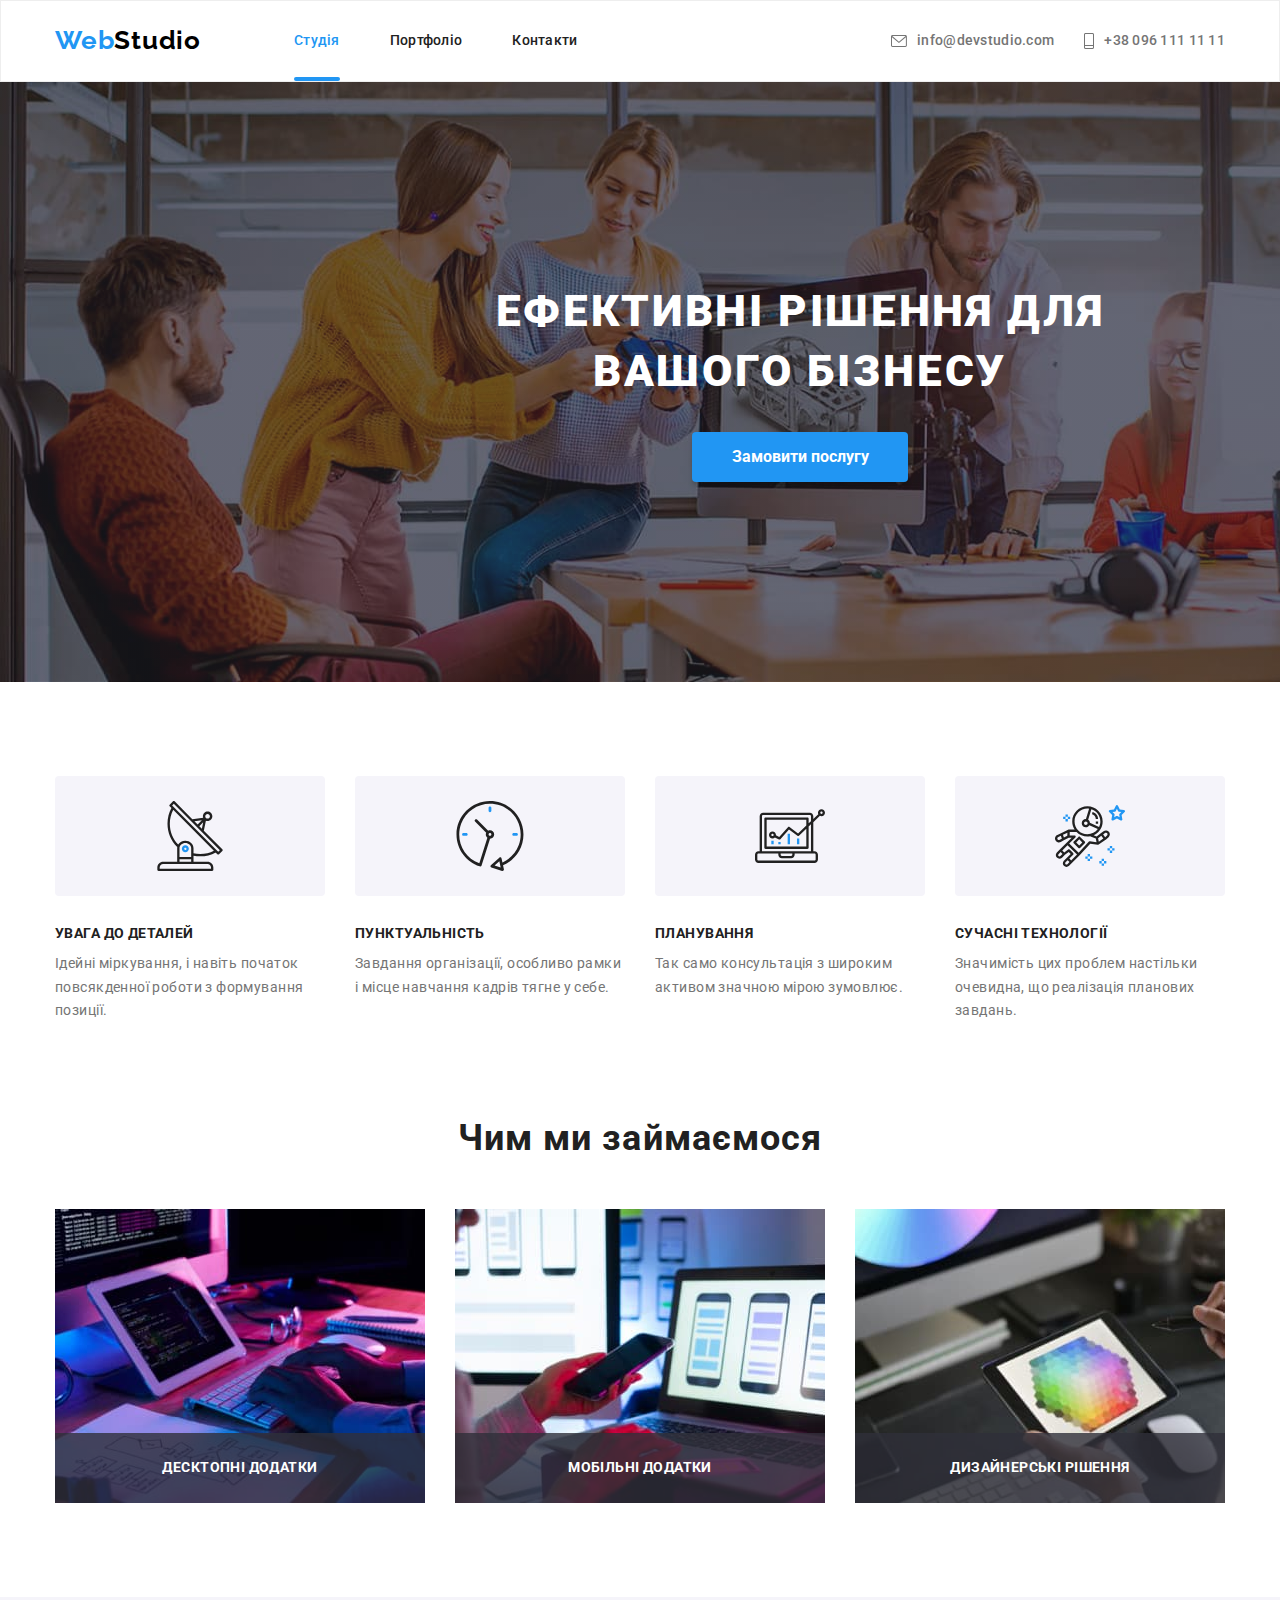
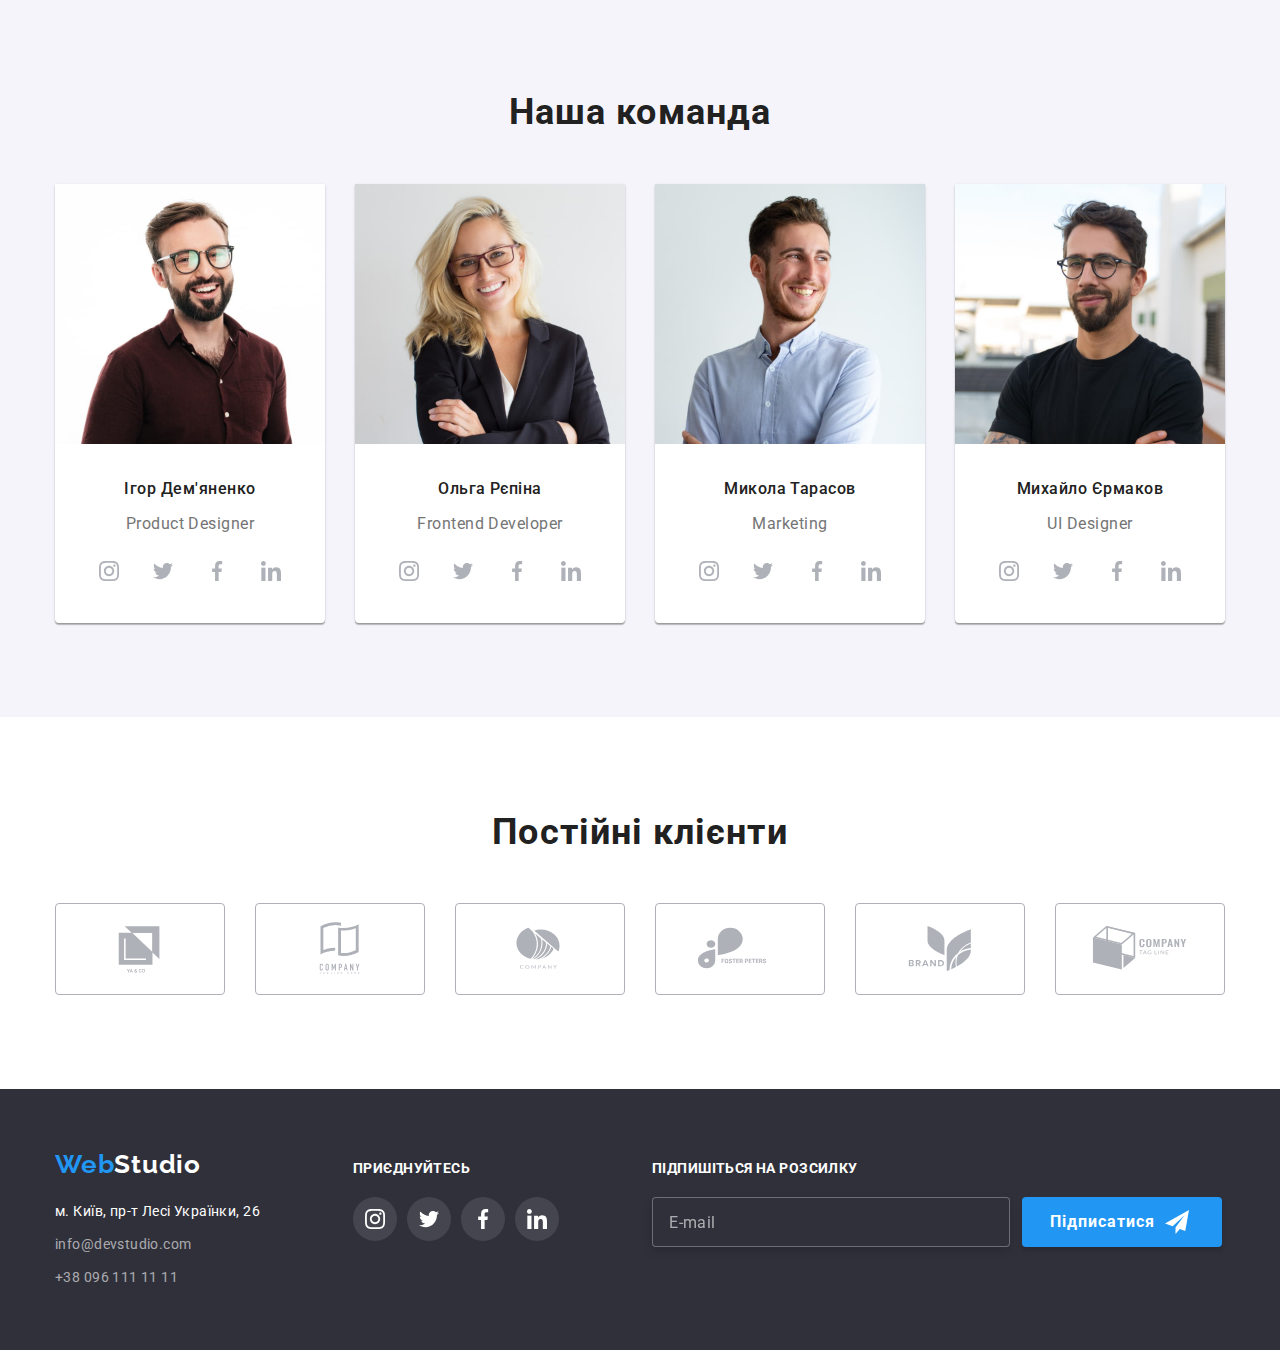
==== index.html @ f0a9304a "Initial commit" ====
<!DOCTYPE html>
<html lang="uk">
  <head>
    <meta charset="UTF-8" />
    <meta http-equiv="X-UA-Compatible" content="IE=edge" />
    <meta name="viewport" content="width=device-width, initial-scale=1.0" />
    <title>WebStudio</title>
    <link rel="preconnect" href="https://fonts.googleapis.com" />
    <link rel="preconnect" href="https://fonts.gstatic.com" crossorigin />
    <link
      href="https://fonts.googleapis.com/css2?family=Raleway:wght@700&family=Roboto:wght@400;500;700;900&display=swap"
      rel="stylesheet"
    />
    <link
      rel="stylesheet"
      href="https://cdnjs.cloudflare.com/ajax/libs/modern-normalize/1.1.0/modern-normalize.min.css"
    />
    <link rel="stylesheet" href="./css/style.css" />
  </head>

  <body>
    <header class="header">
      <div class="container header-container">
        <nav class="header-nav">
          <a class="logo link" href="" lang="en"
            >Web<span class="logo-header-studio">Studio</span></a
          >
          <ul class="header-list list">
            <li class="header-item">
              <a class="header-link link current" href="./index.html">Студія</a>
            </li>
            <li class="header-item">
              <a class="header-link link" href="./portfolio.html">Портфоліо</a>
            </li>
            <li class="header-item">
              <a class="header-link link" href="">Контакти</a>
            </li>
          </ul>
        </nav>
        <div class="header-contacts">
          <a class="header-mail link" href="mailto:info@devstudio.com">
            <svg class="header-mail-icon" width="16" height="12">
              <use href="./images/symbol-defs.svg#icon-envelope"></use>
            </svg>
            info@devstudio.com
          </a>
          <a class="header-tel link" href="tel:+380961111111">
            <svg class="header-tel-icon" width="10" height="16">
              <use href="./images/symbol-defs.svg#icon-phone"></use>
            </svg>
            +38 096 111 11 11</a
          >
        </div>
      </div>
    </header>

    <main>
      <section class="hero">
        <h1 class="hero-title">Ефективні рішення для вашого бізнесу</h1>
        <button class="hero-btn" type="button" data-modal-open>Замовити послугу</button>
      </section>

      <section class="section service">
        <div class="container">
          <ul class="service-list list">
            <li class="service-item">
              <a class="service-item-link link" href="http://">
                <svg class="service-item-icon" width="70" height="70">
                  <use href="./images/symbol-defs.svg#icon-antenna"></use>
                </svg>
              </a>
              <h3 class="service-title-list">Увага до деталей</h3>
              <p class="service-title-text">
                Ідейні міркування, і навіть початок повсякденної роботи з формування позиції.
              </p>
            </li>
            <li class="service-item">
              <a class="service-item-link link" href="http://">
                <svg class="service-item-icon" width="70" height="70">
                  <use href="./images/symbol-defs.svg#icon-clock"></use>
                </svg>
              </a>
              <h3 class="service-title-list">Пунктуальність</h3>
              <p class="service-title-text">
                Завдання організації, особливо рамки і місце навчання кадрів тягне у себе.
              </p>
            </li>
            <li class="service-item">
              <a class="service-item-link link" href="http://">
                <svg class="service-item-icon" width="70" height="70">
                  <use href="./images/symbol-defs.svg#icon-diagram"></use>
                </svg>
              </a>
              <h3 class="service-title-list">Планування</h3>
              <p class="service-title-text">
                Так само консультація з широким активом значною мірою зумовлює.
              </p>
            </li>
            <li class="service-item">
              <a class="service-item-link link" href="http://">
                <svg class="service-item-icon" width="70" height="70">
                  <use href="./images/symbol-defs.svg#icon-astronaut"></use>
                </svg>
              </a>
              <h3 class="service-title-list">Сучасні технології</h3>
              <p class="service-title-text">
                Значимість цих проблем настільки очевидна, що реалізація планових завдань.
              </p>
            </li>
          </ul>
        </div>
      </section>

      <section class="services">
        <div class="container">
          <h2 class="services-title">Чим ми займаємося</h2>
          <ul class="list services-list-image">
            <li class="services-item">
              <img src="./images/img1.jpg" width="370" height="294" alt="Програмування" />
              <p class="services-over-text">Десктопні додатки</p>
            </li>
            <li class="services-item">
              <img src="./images/img2.jpg" width="370" height="294" alt="Дизайн" />
              <p class="services-over-text">Мобільні додатки</p>
            </li>
            <li class="services-item">
              <img src="./images/img3.jpg" width="370" height="294" alt="Рендерінг" />
              <p class="services-over-text">Дизайнерські рішення</p>
            </li>
          </ul>
        </div>
      </section>

      <section class="section team">
        <div class="container">
          <h2 class="team-title">Наша команда</h2>
          <ul class="team-list list">
            <li class="team-item">
              <img src="./images/demianenko.jpg" width="270" height="260" alt="Ігор Дем'яненко" />
              <h3 class="team-title-name">Ігор Дем'яненко</h3>
              <p class="team-profession" lang="en">Product Designer</p>
              <ul class="list team-soc-list">
                <li class="team-soc-item">
                  <a class="link team-soc-link" href="http://">
                    <svg class="team-soc-icon" width="20" height="20">
                      <use href="./images/symbol-defs.svg#icon-instagram"></use>
                    </svg>
                  </a>
                </li>
                <li class="team-soc-item">
                  <a class="team-soc-link" href="http://">
                    <svg class="team-soc-icon" width="20" height="20">
                      <use href="./images/symbol-defs.svg#icon-twitter"></use>
                    </svg>
                  </a>
                </li>
                <li class="team-soc-item">
                  <a class="team-soc-link" href="http://">
                    <svg class="team-soc-icon" width="20" height="20">
                      <use href="./images/symbol-defs.svg#icon-facebook"></use>
                    </svg>
                  </a>
                </li>
                <li class="team-soc-item">
                  <a class="team-soc-link" href="http://">
                    <svg class="team-soc-icon" width="20" height="20">
                      <use href="./images/symbol-defs.svg#icon-linkedin"></use>
                    </svg>
                  </a>
                </li>
              </ul>
            </li>
            <li class="team-item">
              <img src="./images/repina.jpg" width="270" height="260" alt="Ольга Рєпіна" />
              <h3 class="team-title-name">Ольга Рєпіна</h3>
              <p class="team-profession" lang="en">Frontend Developer</p>
              <ul class="list team-soc-list">
                <li class="team-soc-item">
                  <a class="link team-soc-link" href="http://">
                    <svg class="team-soc-icon" width="20" height="20">
                      <use href="./images/symbol-defs.svg#icon-instagram"></use>
                    </svg>
                  </a>
                </li>
                <li class="team-soc-item">
                  <a class="team-soc-link" href="http://">
                    <svg class="team-soc-icon" width="20" height="20">
                      <use href="./images/symbol-defs.svg#icon-twitter"></use>
                    </svg>
                  </a>
                </li>
                <li class="team-soc-item">
                  <a class="team-soc-link" href="http://">
                    <svg class="team-soc-icon" width="20" height="20">
                      <use href="./images/symbol-defs.svg#icon-facebook"></use>
                    </svg>
                  </a>
                </li>
                <li class="team-soc-item">
                  <a class="team-soc-link" href="http://">
                    <svg class="team-soc-icon" width="20" height="20">
                      <use href="./images/symbol-defs.svg#icon-linkedin"></use>
                    </svg>
                  </a>
                </li>
              </ul>
            </li>
            <li class="team-item">
              <img src="./images/tarasov.jpg" width="270" height="260" alt="Микола Тарасов" />
              <h3 class="team-title-name">Микола Тарасов</h3>
              <p class="team-profession" lang="en">Marketing</p>
              <ul class="list team-soc-list">
                <li class="team-soc-item">
                  <a class="link team-soc-link" href="http://">
                    <svg class="team-soc-icon" width="20" height="20">
                      <use href="./images/symbol-defs.svg#icon-instagram"></use>
                    </svg>
                  </a>
                </li>
                <li class="team-soc-item">
                  <a class="team-soc-link" href="http://">
                    <svg class="team-soc-icon" width="20" height="20">
                      <use href="./images/symbol-defs.svg#icon-twitter"></use>
                    </svg>
                  </a>
                </li>
                <li class="team-soc-item">
                  <a class="team-soc-link" href="http://">
                    <svg class="team-soc-icon" width="20" height="20">
                      <use href="./images/symbol-defs.svg#icon-facebook"></use>
                    </svg>
                  </a>
                </li>
                <li class="team-soc-item">
                  <a class="team-soc-link" href="http://">
                    <svg class="team-soc-icon" width="20" height="20">
                      <use href="./images/symbol-defs.svg#icon-linkedin"></use>
                    </svg>
                  </a>
                </li>
              </ul>
            </li>
            <li class="team-item">
              <img src="./images/ermakov.jpg" width="270" height="260" alt="Михайло Єрмаков" />
              <h3 class="team-title-name">Михайло Єрмаков</h3>
              <p class="team-profession" lang="en">UI Designer</p>
              <ul class="list team-soc-list">
                <li class="team-soc-item">
                  <a class="link team-soc-link" href="http://">
                    <svg class="team-soc-icon" width="20" height="20">
                      <use href="./images/symbol-defs.svg#icon-instagram"></use>
                    </svg>
                  </a>
                </li>
                <li class="team-soc-item">
                  <a class="team-soc-link" href="http://">
                    <svg class="team-soc-icon" width="20" height="20">
                      <use href="./images/symbol-defs.svg#icon-twitter"></use>
                    </svg>
                  </a>
                </li>
                <li class="team-soc-item">
                  <a class="team-soc-link" href="http://">
                    <svg class="team-soc-icon" width="20" height="20">
                      <use href="./images/symbol-defs.svg#icon-facebook"></use>
                    </svg>
                  </a>
                </li>
                <li class="team-soc-item">
                  <a class="team-soc-link" href="http://">
                    <svg class="team-soc-icon" width="20" height="20">
                      <use href="./images/symbol-defs.svg#icon-linkedin"></use>
                    </svg>
                  </a>
                </li>
              </ul>
            </li>
          </ul>
        </div>
      </section>

      <section class="customers section">
        <div class="container">
          <h2 class="customers-title">Постійні клієнти</h2>
          <ul class="customers-list list">
            <li class="customers-item">
              <a class="customers-link link" href="http://">
                <svg class="customers-icon" width="106" height="60">
                  <use href="./images/symbol-defs.svg#icon-client1"></use>
                </svg>
              </a>
            </li>
            <li class="customers-item">
              <a class="customers-link link" href="http://">
                <svg class="customers-icon" width="106" height="60">
                  <use href="./images/symbol-defs.svg#icon-client2"></use>
                </svg>
              </a>
            </li>
            <li class="customers-item">
              <a class="customers-link link" href="http://">
                <svg class="customers-icon" width="106" height="60">
                  <use href="./images/symbol-defs.svg#icon-client3"></use>
                </svg>
              </a>
            </li>
            <li class="customers-item">
              <a class="customers-link link" href="http://">
                <svg class="customers-icon" width="106" height="60">
                  <use href="./images/symbol-defs.svg#icon-client4"></use>
                </svg>
              </a>
            </li>
            <li class="customers-item">
              <a class="customers-link link" href="http://">
                <svg class="customers-icon" width="106" height="60">
                  <use href="./images/symbol-defs.svg#icon-client5"></use>
                </svg>
              </a>
            </li>
            <li class="customers-item">
              <a class="customers-link link" href="http://">
                <svg class="customers-icon" width="106" height="60">
                  <use href="./images/symbol-defs.svg#icon-client6"></use>
                </svg>
              </a>
            </li>
          </ul>
        </div>
      </section>
    </main>

    <footer class="footer">
      <div class="footer-box container">
        <div>
          <a class="link logo-footer" href="" lang="en"
            >Web<span class="logo-footer-studio">Studio</span></a
          >
          <address class="address">
            <a
              class="footer-address link"
              href="https://goo.gl/maps/jRCJRPJ5VCE8octg7"
              target="_blank"
              rel="noopener noreferrer nofollow"
            >
              м. Київ, пр-т Лесі Українки, 26</a
            >
          </address>
          <a class="footer-contacts link" href="mailto:info@devstudio.com">info@devstudio.com</a>
          <a class="footer-contacts link" href="tel:+380961111111">+38 096 111 11 11</a>
        </div>
        <div>
          <h3 class="footer-title-list">Приєднуйтесь</h3>
          <ul class="list footer-soc-list">
            <li class="footer-soc-item">
              <a class="link footer-soc-link" href="http://">
                <svg class="footer-soc-icon" width="20" height="20">
                  <use href="./images/symbol-defs.svg#icon-instagram"></use>
                </svg>
              </a>
            </li>
            <li class="footer-soc-item">
              <a class="footer-soc-link" href="http://">
                <svg class="footer-soc-icon" width="20" height="20">
                  <use href="./images/symbol-defs.svg#icon-twitter"></use>
                </svg>
              </a>
            </li>
            <li class="footer-soc-item">
              <a class="footer-soc-link" href="http://">
                <svg class="footer-soc-icon" width="20" height="20">
                  <use href="./images/symbol-defs.svg#icon-facebook"></use>
                </svg>
              </a>
            </li>
            <li class="footer-soc-item">
              <a class="footer-soc-link" href="http://">
                <svg class="footer-soc-icon" width="20" height="20">
                  <use href="./images/symbol-defs.svg#icon-linkedin"></use>
                </svg>
              </a>
            </li>
          </ul>
        </div>
        <div>
          <h3 class="footer-title-list">Підпишіться на розсилку</h3>
          <div class="subscribe">           
            <input type="email" name="subscribe" class="input-subscribe" placeholder="E-mail" required />
            <button type="submit" class="btn-subscribe">Підписатися 
              <svg class="subscribe-icon" width="24" height="24">
                <use href="./images/symbol-defs.svg#icon-send"></use>
              </svg>
            </button>            
          </div>
        </div>
      </div>
    </footer>

    <div class="backdrop is-hidden" data-modal>
      <div class="modal">
        <button class="modal-btn" data-modal-close>
          <svg class="modal-close-icon" width="18" height="18">
            <use href="./images/symbol-defs.svg#icon-close-black-18dp"></use>
          </svg>
        </button>

          <p class="modal-title">Залиште свої дані, ми вам передзвонимо</p>
          
          <form class="">
          <div class=" modal-field">            
              <label for="user-name" class="modal-label">Ім'я</label>              
                <div class="input-wrap">
                  <input  
                    type="text" 
                    class="modal-input" 
                    name="user-name" 
                    required
                    >
                  <svg class="modal-input-icon" width="18" height="18">
                      <use href="./images/symbol-defs.svg#icon-person-form"></use>
                    </svg>
                </div>
          </div>
         
                                             
            <div class="modal-field">
              <label for="user-tel" class="modal-label">Телефон</label>
                <div class="input-wrap">
                  <input 
                    type="tel" 
                    class="modal-input" 
                    name="user-tel"
                    id="user-tel"
                    required
                    >
                    <svg class="modal-input-icon" width="18" height="18">
                      <use href="./images/symbol-defs.svg#icon-phone-form"></use>
                    </svg>
                </div>
            </div>
            
            <div class="modal-field">
              <label for="user-email" class="modal-label">Пошта</label>
                <div class="input-wrap">
                  <input 
                    type="email" 
                    class="modal-input" 
                    name="user-email" 
                    id="user-email"
                    required>
                    <svg class="modal-input-icon" width="18" height="18">
                      <use href="./images/symbol-defs.svg#icon-email-form"></use>
                    </svg>
                </div>
            </div>
                     
          <div class="modal-field">
            <label for="user-text" class="modal-label">Коментар</label>
            <textarea 
            class="modal-comment"
            name="user-comment" 
            id="user-text" 
            placeholder="Введіть текст"
            ></textarea>
          </div>
           
        <div class="modal-check-privacy">
          <input 
          type="checkbox" 
          class="input-check visually-hidden"
          name="privacy" 
          id="privacy" 
          value="true">
          <label for="privacy" class="check-text">
            <span>
              <svg class="check-icon" width="16" height="15">
                <use href="./images/symbol-defs.svg#icon-check"></use>
              </svg>
            </span>
            Погоджуюся з розсилкою та приймаю &nbsp;            
            <a href="http://" style="color: #2196F3;"> Умови договору</a>
          </label>
        </div>

        <button type="submit" class="send-btn">Відправити</button>
        
        </form>
        
    

    <script src="./js/modal.js"></script>
  </body>
</html>
---- css/style.css ----
body {
  font-family: 'Roboto', sans-serif;
  color: #757575;
}

:root {
  --color-titles: #212121;
  --color-subtitles: #757575;
  --color-accent: #2196f3;
  --timing-function: cubic-bezier(0.4, 0, 0.2, 1);
}

.visually-hidden {
  position: absolute;
  width: 1px;
  height: 1px;
  margin: -1px;
  border: 0;
  padding: 0;
  white-space: nowrap;
  clip-path: inset(100%);
  clip: rect(0 0 0 0);
  overflow: hidden;
}

p,
h1,
h2,
h3,
h4,
h5,
h6 {
  margin: 0;
}

ul,
ol {
  margin: 0;
  padding-left: 0;
}

img {
  display: block;
  max-width: 100%;
  height: auto;
}

.container {
  width: 1200px;
  padding-left: 15px;
  padding-right: 15px;
  margin: 0 auto;
  /* outline: 1px solid red; */
}

.section {
  padding-top: 94px;
  padding-bottom: 94px;
}

/*-----------HEADER----------*/

.header {
  border: 1px solid #eeeeee;
  background: #ffffff;
}

.header-container {
  display: flex;
  align-items: center;
}

.header-nav {
  display: inline-flex;
  align-items: center;
}

.logo {
  padding-top: 24px;
  margin-right: 93px;
  padding-bottom: 25px;
  font-family: 'Raleway', sans-serif;
  font-weight: 700;
  font-size: 26px;
  line-height: 1.19;
  letter-spacing: 0.03em;
  color: var(--color-accent);
}

.logo-header-studio {
  color: #000000;
}

.header-list {
  display: flex;
  gap: 50px;
}

.header-link {
  font-weight: 500;
  font-size: 14px;
  line-height: 1.14;
  letter-spacing: 0.02em;
  color: var(--color-titles);
  transition: color 250ms var(--timing-function);
  display: block;
  padding: 32px 0;
}

.header-contacts {
  margin-left: auto;
  display: flex;
  gap: 30px;
}

.header-mail,
.header-tel {
  font-weight: 500;
  font-size: 14px;
  line-height: 1.14;
  letter-spacing: 0.02em;
  color: var(--color-subtitles);
  display: inline-flex;
  align-items: center;
  transition: color 250ms var(--timing-function);
}

.header-mail-icon {
  width: 16px;
}

.header-tel-icon {
  width: 10px;
}

.header-mail-icon,
.header-tel-icon {
  fill: currentColor;
  margin-right: 10px;
}

.header-link:hover,
.header-link:focus,
.header-mail:hover,
.header-mail:focus,
.header-tel:hover,
.header-tel:focus {
  color: var(--color-accent);
}

.list {
  list-style: none;
}

.link {
  text-decoration: none;
}

.header-link.current {
  position: relative;
  color: var(--color-accent);
}

.header-link.current::after {
  content: '';
  position: absolute;
  bottom: 0;
  left: 0;
  display: block;
  width: 100%;
  height: 4px;
  color: var(--color-accent);
  background-color: var(--color-accent);
  border-radius: 2px;
}

/*-----------HERO----------*/

.hero {
  text-align: center;
  background: #2f303a;
  padding: 200px 0;
  background-image: linear-gradient(rgba(47, 48, 58, 0.4), rgba(47, 48, 58, 0.4)),
    url(../images/hero-bg.jpg);
  background-repeat: no-repeat;
  background-position: center;
  background-size: cover;
  min-width: 1600px;
}

.hero-title {
  font-weight: 900;
  font-size: 44px;
  line-height: 1.36;
  text-align: center;
  letter-spacing: 0.06em;
  text-transform: uppercase;
  color: #ffffff;
  width: 696px;
  margin-right: auto;
  margin-left: auto;
}

.hero-btn:hover,
.hero-btn:focus {
  color: var(--color-titles);
  transition: color 250ms var(--timing-function);
}

.hero-btn {
  font-family: 'Roboto', sans-serif;
  font-style: normal;
  font-weight: 700;
  font-size: 16px;
  line-height: 1.88;
  cursor: pointer;
  margin-top: 30px;
  min-width: 216px;
  height: 50px;
  padding: 10px 22px;
  border-radius: 4px;
  border: transparent;
  color: #ffffff;
  background-color: var(--color-accent);
  box-shadow: 0px 4px 4px rgba(0, 0, 0, 0.15);
}

/*-----------SERVICE----------*/

.service-list {
  display: flex;
  gap: 30px;
}

.service-item-link {
  display: flex;
  align-items: center;
  justify-content: center;
  margin-bottom: 30px;
  width: 270px;
  height: 120px;
  background: #f5f4fa;
  border: 1px solid transparent;
  border-radius: 4px;
  color: var(--color-titles);
  transition: color 250ms var(--timing-function), border-color 250ms var(--timing-function);
}

.service-item-icon {
  fill: currentColor;
  transition: fill 250ms var(--timing-function);
}

.service-item-link:hover,
.service-item-link:focus {
  color: var(--color-accent);
  border-color: var(--color-accent);
}

.service-item-icon:hover,
.service-item-icon:focus {
  fill: var(--color-accent);
}

.service-title-list {
  margin-bottom: 10px;
  font-weight: 700;
  font-size: 14px;
  line-height: 1.14;
  letter-spacing: 0.03em;
  text-transform: uppercase;
  color: var(--color-titles);
}

.service-title-text {
  font-size: 14px;
  line-height: 1.71;
  letter-spacing: 0.03em;
}

.services-title,
.team-title,
.customers-title {
  margin-bottom: 50px;
  font-weight: 700;
  font-size: 36px;
  line-height: 1.17;
  text-align: center;
  letter-spacing: 0.03em;
  color: var(--color-titles);
}

.services {
  padding-bottom: 94px;
}

.services-list-image {
  display: flex;
  gap: 30px;
}

.services-item {
  position: relative;
}

.services-over-text {
  position: absolute;
  font-weight: 700;
  font-size: 14px;
  line-height: 1.14;
  text-align: center;
  letter-spacing: 0.03em;
  text-transform: uppercase;
  color: #ffffff;
  width: 370px;
  height: 70px;
  background-color: rgba(47, 48, 58, 0.8);
  padding: 27px;
  transform: translateY(-100%);
}

/*-----------TEAM----------*/

.team {
  background: #f5f4fa;
}

.team-list {
  display: flex;
  gap: 30px;
}

.team-item {
  background: #ffffff;
  padding-bottom: 30px;
  box-shadow: 0px 1px 3px rgba(0, 0, 0, 0.12), 0px 1px 1px rgba(0, 0, 0, 0.14),
    0px 2px 1px rgba(0, 0, 0, 0.2);
  border-radius: 0px 0px 4px 4px;
}

.team-title-name {
  margin-top: 30px;
  margin-bottom: 10px;
  font-weight: 500;
  font-size: 16px;
  line-height: 1.9;
  text-align: center;
  letter-spacing: 0.03em;
  color: var(--color-titles);
}

.team-profession {
  font-size: 16px;
  line-height: 1.19;
  text-align: center;
  letter-spacing: 0.03em;
  margin-bottom: 16px;
}

.team-soc-list {
  display: flex;
  gap: 10px;
  align-items: center;
  justify-content: center;
}

.team-soc-link {
  width: 44px;
  height: 44px;
  border-radius: 50%;
  display: flex;
  align-items: center;
  justify-content: center;
  transition: background-color 250ms var(--timing-function);
}

.team-soc-icon {
  fill: #afb1b8;
  transition: fill 250ms var(--timing-function);
}

.team-soc-link:hover,
.team-soc-link:focus {
  background-color: var(--color-accent);
}

.team-soc-link:hover .team-soc-icon,
.team-soc-link:focus .team-soc-icon {
  fill: #ffffff;
}

/*-----------CUSTOMERS----------*/

.customers {
}

.customers-title {
}

.customers-list {
  display: flex;
  gap: 30px;
}

.customers-item {
}

.customers-link {
  width: 170px;
  height: 92px;
  border: 1px solid #afb1b8;
  border-radius: 4px;
  display: flex;
  align-items: center;
  justify-content: center;
  color: #afb1b8;
  transition: color 250ms var(--timing-function), border-color 250ms var(--timing-function);
}

.customers-icon {
  fill: currentColor;
  transition: fill 250ms var(--timing-function);
}

.customers-link:hover,
.customers-link:focus {
  color: var(--color-accent);
  border-color: var(--color-accent);
}

.customers-icon:hover,
.customers-icon:focus {
  fill: var(--color-accent);
}

/*-----------FOOTER----------*/

.footer {
  padding-top: 60px;
  padding-bottom: 60px;
  background: #2f303a;
}

.logo-footer {
  font-family: 'Raleway', sans-serif;
  font-weight: 700;
  font-size: 26px;
  line-height: 1.19;
  letter-spacing: 0.03em;
  color: var(--color-accent);
}

.logo-footer-studio {
  color: #ffffff;
}

.address {
  margin-top: 20px;
}

.footer-address {
  font-style: normal;
  font-size: 14px;
  line-height: 1.71;
  letter-spacing: 0.03em;
  color: #ffffff;
}

.footer-contacts {
  margin-top: 9px;
  display: block;
  font-size: 14px;
  line-height: 1.71;
  letter-spacing: 0.03em;
  color: rgba(255, 255, 255, 0.6);
}

.footer-box {
  display: flex;
  align-items: baseline;
  gap: 93px;
}

.footer-title-list {
  font-weight: 700;
  font-size: 14px;
  line-height: 1.14;
  letter-spacing: 0.03em;
  text-transform: uppercase;
  color: #ffffff;
  margin-bottom: 20px;
}

.footer-soc-list {
  display: flex;
  gap: 10px;
  align-items: center;
  justify-content: center;
}

.footer-soc-link {
  width: 44px;
  height: 44px;
  border-radius: 50%;
  display: flex;
  align-items: center;
  justify-content: center;
  background-color: rgba(255, 255, 255, 0.1);
  transition: background-color 250ms var(--timing-function);
}

.footer-soc-icon {
  fill: #ffffff;
  transition: fill 250ms var(--timing-function);
}

.footer-soc-link:hover,
.footer-soc-link:focus {
  background-color: var(--color-accent);
}

.footer-soc-link:hover .team-soc-icon,
.footer-soc-link:focus .team-soc-icon {
  fill: #ffffff;
}

.subscribe {
  display: flex;
  gap: 12px;
}

.input-subscribe {
  width: 358px;
  height: 50px;
  border: 1px solid rgba(255, 255, 255, 0.3);
  filter: drop-shadow(0px 4px 4px rgba(0, 0, 0, 0.15));
  border-radius: 4px;
  padding: 15px 16px;
  background-color: #2f303a;
 
  }


.input-subscribe:focus {
  color: rgba(255, 255, 255, 0.6);
}

.input-subscribe::placeholder {
  font-weight: 400;
  font-size: 16px;
  line-height: 1.25;
  letter-spacing: 0.03em;
  color: rgba(255, 255, 255, 0.6);
  align-items: baseline;
}

.btn-subscribe {
  font-family: 'Roboto', sans-serif;
  font-style: normal;
  font-weight: 700;
  font-size: 16px;
  line-height: 1.88x;
  letter-spacing: 0.06em;
  color: #ffffff;
  cursor: pointer;
  min-width: 200px;
  height: 50px;
  padding: 10px 28px;
  background: var(--color-accent);
  box-shadow: 0px 4px 4px rgba(0, 0, 0, 0.15);
  border-radius: 4px;
  border: transparent;
  display: flex;
  align-items: center;
  text-align: center;
  gap: 10px;
}

/*-----------BACKDROP----------*/

.is-hidden {
  visibility: hidden;
  opacity: 0;
  pointer-events: none;
}

.backdrop {
  position: fixed;
  top: 0;
  left: 0;
  width: 100%;
  height: 100%;

  background-color: rgba(0, 0, 0, 0.2);
  transition: opacity 250ms var(--timing-function), visibility 250ms var(--timing-function);
}

.modal {
  position: absolute;
  padding: 40px;
  width: 528px;
  min-height: 581px;
  left: 50%;
  top: 50%;
  transform: translate(-50%, -50%);
  background: #ffffff;
  box-shadow: 0px 1px 3px rgba(0, 0, 0, 0.12), 0px 1px 1px rgba(0, 0, 0, 0.14),
    0px 2px 1px rgba(0, 0, 0, 0.2);
  border-radius: 4px;
  transform: translate(-50%, -50%) scale(1);
  transition: translate 250ms var(--timing-function);
}

.backdrop.is-hidden .modal {
  transform: translate(-50%, -50%) scale(0);
}

.modal-btn {
  position: absolute;
  width: 30px;
  height: 30px;
  right: 8px;
  top: 8px;
  background-color: #ffffff;
  border: 1px solid rgba(0, 0, 0, 0.1);
  border-radius: 50%;
  display: flex;
  align-items: center;
  justify-content: center;
  cursor: pointer;
}

.modal-btn:hover {
  fill: var(--color-accent);
}

.modal-title {
  font-weight: 700;
  font-size: 20px;
  line-height: 1.15;
  text-align: center;
  letter-spacing: 0.03em;
  color: var(--color-titles);
  margin-bottom: 12px;
}

.modal-field {
  margin-bottom: 10px;
}

.input-wrap {
  position: relative;
}

.modal-input {
  width: 100%;
  height: 40px;
  left: 576px;
  top: 382px;
  border: 1px solid rgba(33, 33, 33, 0.2);
  border-radius: 4px;
  margin-top: 4px;
  padding-left: 42px;
  outline: transparent;
   
}

.modal-input:focus,
.modal-comment:focus {
  border: 1px solid var(--color-accent);
}

.modal-input:focus + .modal-input-icon {
  fill: var(--color-accent);
}

.modal-input-icon {
  position: absolute;
  top: 50%;
  transform: translateY(-50%);
  left: 15px;
}

.modal-label-text,
.modal-label {
  display: block;
  font-weight: 400;
  font-size: 12px;
  line-height: 1.17;
  letter-spacing: 0.01em;
  color: #757575;
}

.modal-comment {
  width: 100%;
  height: 120px;
  border: 1px solid rgba(33, 33, 33, 0.2);
  border-radius: 4px;
  padding: 12px 16px;
  resize: none;
  margin-top: 4px;
  margin-bottom: 20px;
  outline: transparent;
}

.modal-comment::placeholder {
  font-weight: 400;
  font-size: 12px;
  line-height: 1.17;
  letter-spacing: 0.01em;
  color: rgba(117, 117, 117, 0.5);
}

.modal-check-privacy {
  display: flex;
  justify-content: center;
  align-items: center;
  margin-bottom: 30px;
}

.check-text {
  display: flex;
  align-items: center;
  font-weight: 400;
  font-size: 14px;
  line-height: 1.71;
  letter-spacing: 0.03em;
  color: #757575;
}

.check-text span {
  display: flex;
  align-items: center;
  justify-content: center;
  width: 16px;
  height: 15px;
  border: 2px solid var(--color-titles);
  border-radius: 2px;
  margin-right: 8px;
  fill: transparent;
}

.input-check:checked + .check-text span {
  background-color: var(--color-accent);
  border-color: transparent;
  fill: #ffffff;
}

.input-check:focus + .check-text span {
  border-color: var(--color-accent);
}

.send-btn {
  font-family: 'Roboto', sans-serif;
  font-style: normal;
  font-weight: 700;
  font-size: 16px;
  line-height: 1.88x;
  letter-spacing: 0.06em;
  color: #ffffff;
  cursor: pointer;
  min-width: 200px;
  height: 50px;
  padding: 10px 52px;
  background: var(--color-accent);
  box-shadow: 0px 4px 4px rgba(0, 0, 0, 0.15);
  border-radius: 4px;
  border: transparent;
  display: flex;
  align-items: center;
  text-align: center;
  justify-content: center;
  margin: 0 auto;
}

/*-----------PORTFOLIO----------*/

/* .portfolio {
  background: #f5f5f5;
} */

.portfolio-list-btn {
  margin-bottom: 56px;
  display: flex;
  justify-content: center;
  gap: 8px;
}

.portfolio-btn {
  font-family: 'Roboto', sans-serif;
  font-style: normal;
  font-weight: 500;
  font-size: 16px;
  line-height: 1.88;
  display: flex;
  align-items: center;
  text-align: center;
  letter-spacing: 0.06em;
  color: var(--color-titles);
  background: #f5f4fa;
  border-radius: 4px;
  border: transparent;
  cursor: pointer;
  height: 38px;
  padding: 6px 22px;
  transition: color 250ms var(--timing-function), background-color 250ms var(--timing-function),
    box-shadow 250ms var(--timing-function);
}

.portfolio-btn:hover,
.portfolio-btn:focus {
  color: #ffffff;
  background-color: var(--color-accent);
  box-shadow: 0px 3px 1px rgba(0, 0, 0, 0.1), 0px 1px 2px rgba(0, 0, 0, 0.08),
    0px 2px 2px rgba(0, 0, 0, 0.12);
}

.portfolio-item {
  flex-basis: calc((100% - 60px) / 3);
  width: 370px;
  height: 404px;
  background: #ffffff;
  border: 1px solid #eeeeee;
  transition: box-shadow 250ms var(--timing-function);
}

.portfolio-item:hover {
  box-shadow: 0px 1px 1px rgba(0, 0, 0, 0.12), 0px 4px 4px rgba(0, 0, 0, 0.06),
    1px 4px 6px rgba(0, 0, 0, 0.16);
}

.portfolio-link {
  transition: border-color 250ms var(--timing-function);
}

.portfolio-link:focus {
  border-color: var(--color-accent);
}

.portfolio-list {
  display: flex;
  flex-wrap: wrap;
  justify-content: center;
  gap: 30px;
}
.portfolio-list:nth-child(3n + 3) {
  margin-right: 0;
}

.portfolio-item-wrap {
  position: relative;
  overflow: hidden;
}

.portfolio-item:hover .portfolio-over-text {
  transform: translateY(0);
}

.portfolio-over-text {
  position: absolute;
  top: 0;
  left: 0;
  font-size: 18px;
  line-height: 1.56;
  letter-spacing: 0.03em;
  color: #ffffff;
  background-color: rgba(33, 150, 243, 0.9);
  padding: 63px 24px;
  height: 100%;
  transform: translateY(100%);
  transition: transform 250ms var(--timing-function);
  /* overflow: auto; */
}

.portfolio-title-text {
  padding: 20px 24px;
}

.portfolio-title {
  font-weight: 700;
  font-size: 18px;
  line-height: 2;
  letter-spacing: 0.06em;
  color: var(--color-titles);
  margin-bottom: 4px;
}

.portfolio-text {
  font-size: 16px;
  line-height: 1.88;
  letter-spacing: 0.03em;
  color: var(--color-subtitles);
}
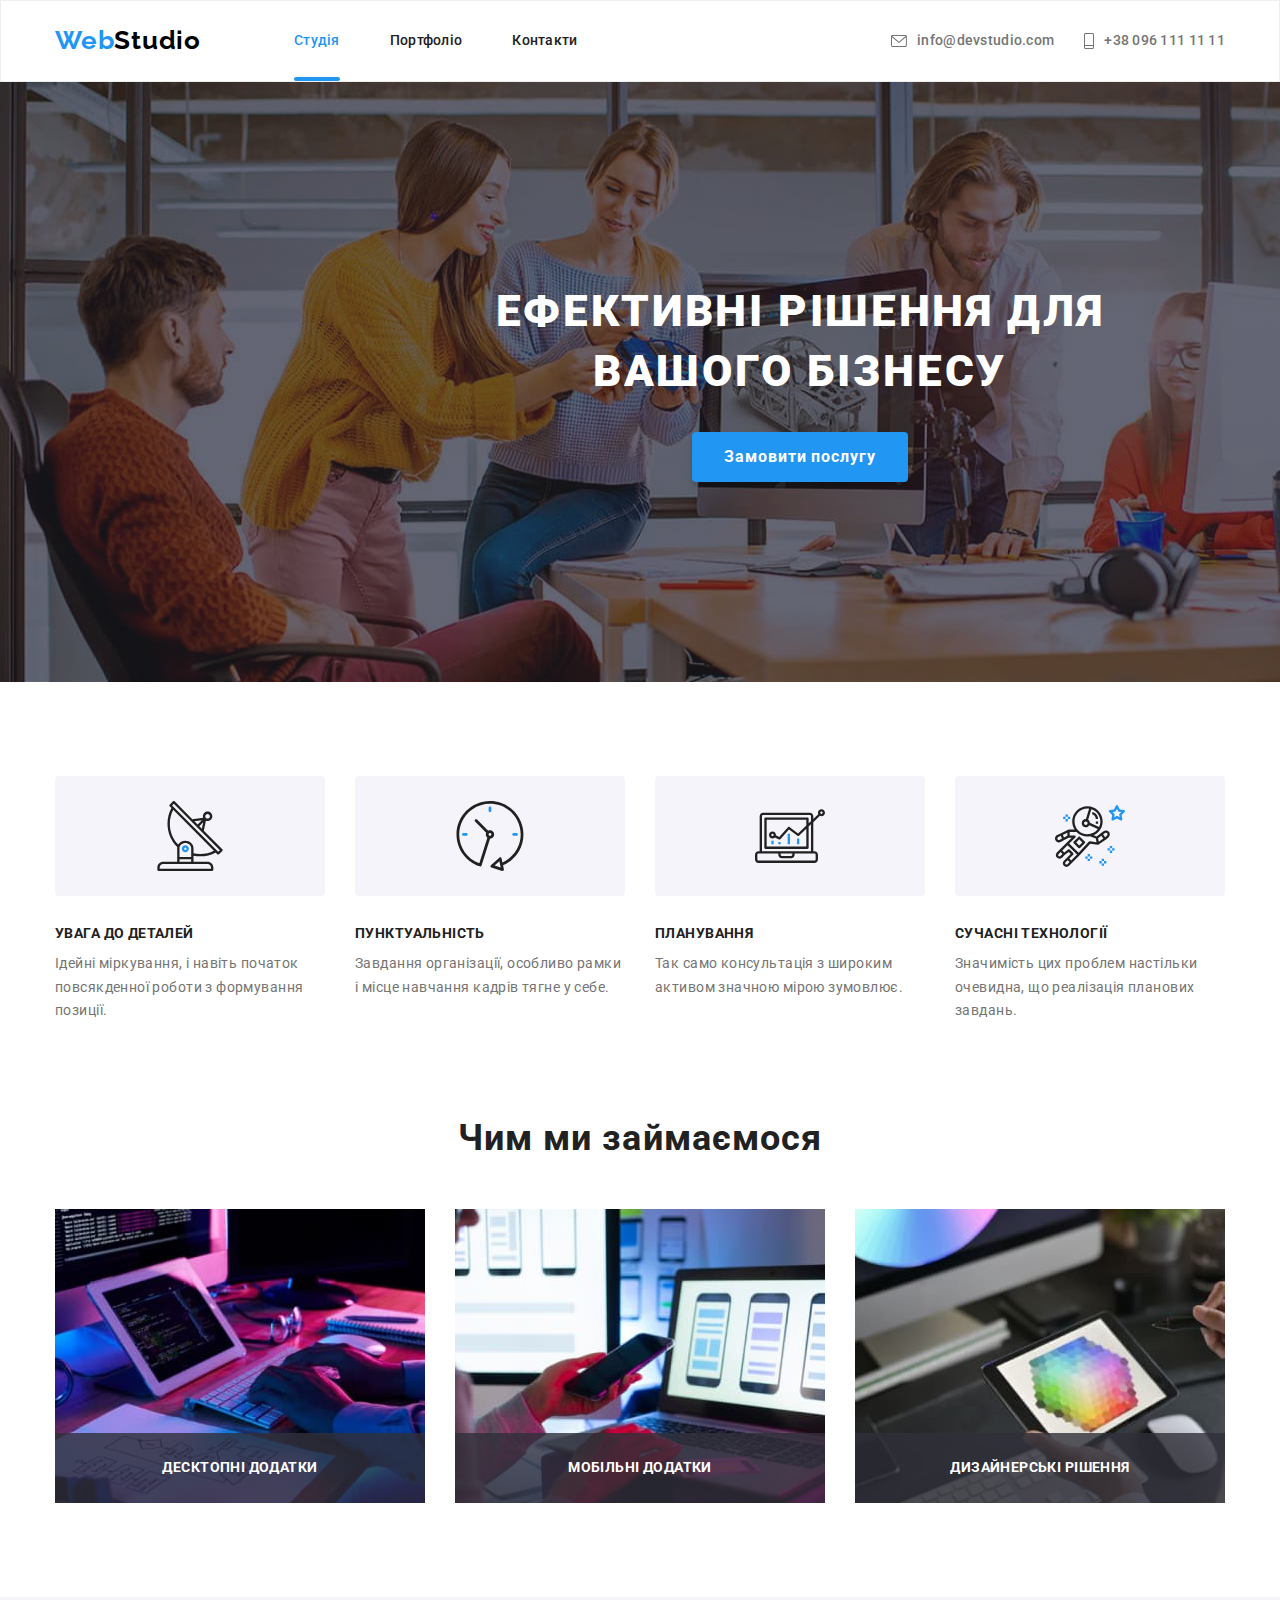
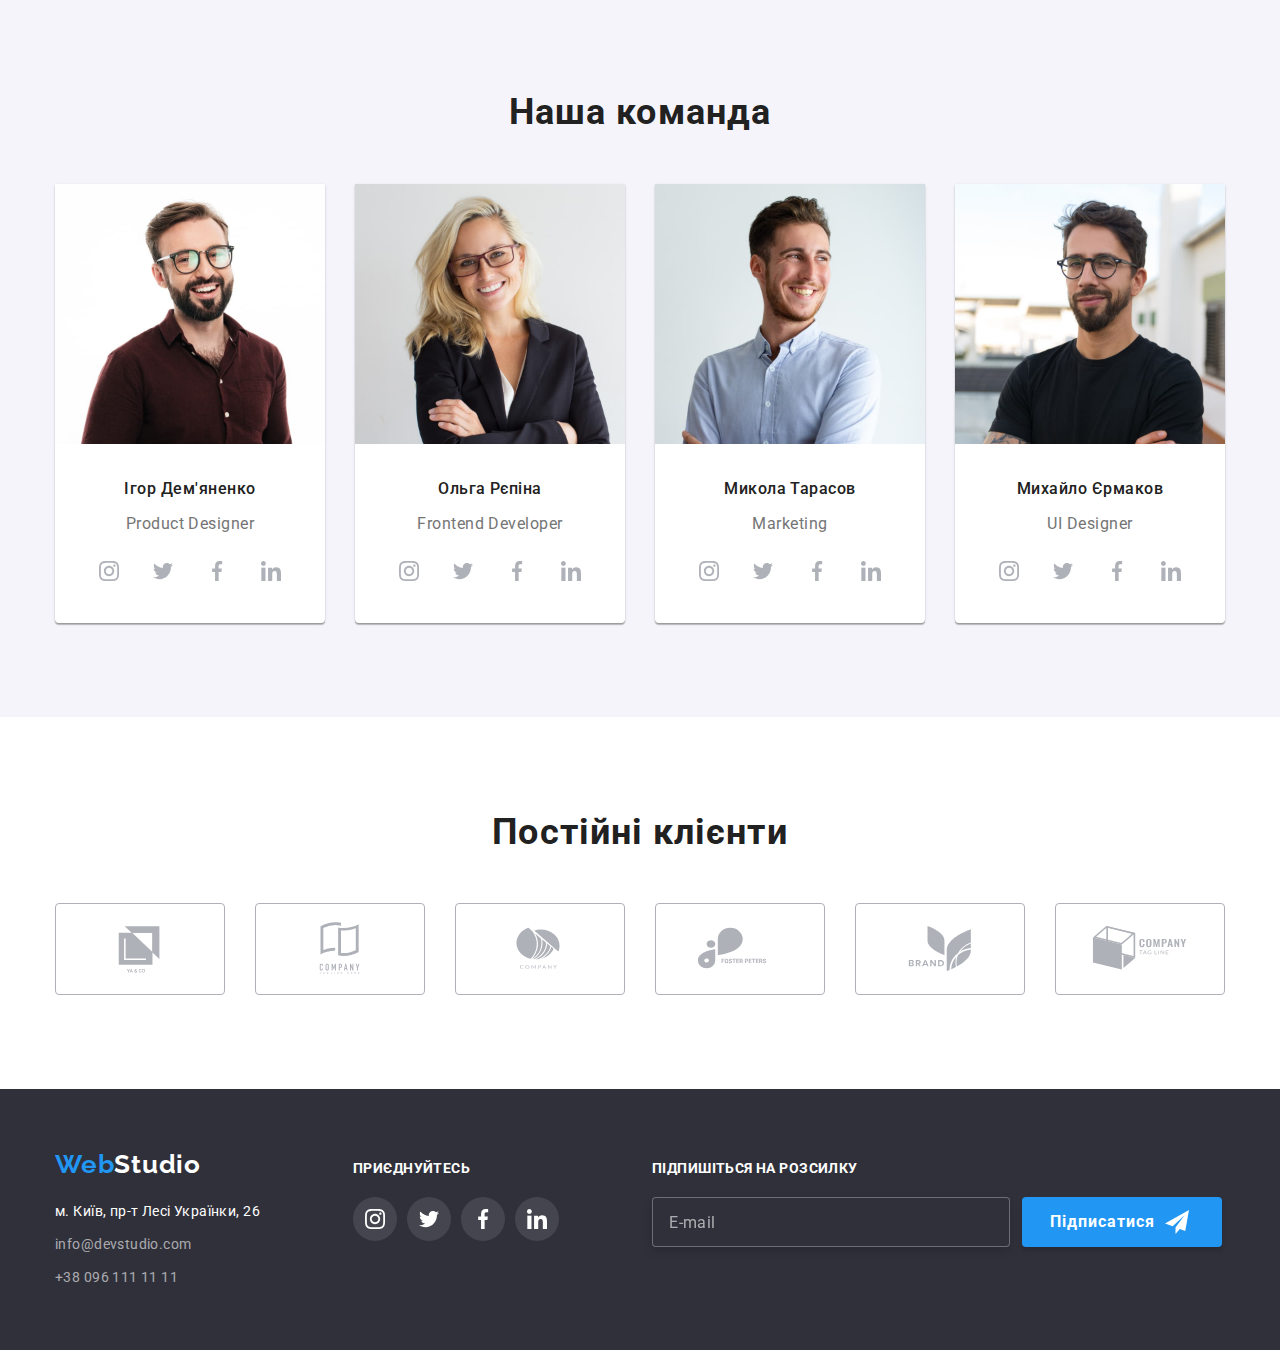
==== commit 0d8a0a58: "BEM" ====
--- a/index.html
+++ b/index.html
@@ -14,38 +14,38 @@
     <link
       rel="stylesheet"
       href="https://cdnjs.cloudflare.com/ajax/libs/modern-normalize/1.1.0/modern-normalize.min.css"
-    />
-    <link rel="stylesheet" href="./css/style.css" />
+    /> 
+    <link rel="stylesheet" href="./css/main.min.css" />
   </head>
 
   <body>
     <header class="header">
-      <div class="container header-container">
-        <nav class="header-nav">
+      <div class="container header__container">
+        <nav class="navigation">
           <a class="logo link" href="" lang="en"
-            >Web<span class="logo-header-studio">Studio</span></a
+            >Web<span class="logo__part logo__part--light">Studio</span></a
           >
-          <ul class="header-list list">
-            <li class="header-item">
-              <a class="header-link link current" href="./index.html">Студія</a>
-            </li>
-            <li class="header-item">
-              <a class="header-link link" href="./portfolio.html">Портфоліо</a>
-            </li>
-            <li class="header-item">
-              <a class="header-link link" href="">Контакти</a>
+          <ul class="menu list">
+            <li class="menu__item">
+              <a class="menu__link link current" href="./index.html">Студія</a>
+            </li>
+            <li class="menu__item">
+              <a class="menu__link link" href="./portfolio.html">Портфоліо</a>
+            </li>
+            <li class="menu__item">
+              <a class="menu__link link" href="">Контакти</a>
             </li>
           </ul>
         </nav>
-        <div class="header-contacts">
-          <a class="header-mail link" href="mailto:info@devstudio.com">
-            <svg class="header-mail-icon" width="16" height="12">
+        <div class="contacts">
+          <a class="contacts__mail link" href="mailto:info@devstudio.com">
+            <svg class="contacts__mail-icon" width="16" height="12">
               <use href="./images/symbol-defs.svg#icon-envelope"></use>
             </svg>
             info@devstudio.com
           </a>
-          <a class="header-tel link" href="tel:+380961111111">
-            <svg class="header-tel-icon" width="10" height="16">
+          <a class="contacts__tel link" href="tel:+380961111111">
+            <svg class="contacts__tel-icon" width="10" height="16">
               <use href="./images/symbol-defs.svg#icon-phone"></use>
             </svg>
             +38 096 111 11 11</a
@@ -57,7 +57,7 @@
     <main>
       <section class="hero">
         <h1 class="hero-title">Ефективні рішення для вашого бізнесу</h1>
-        <button class="hero-btn" type="button" data-modal-open>Замовити послугу</button>
+        <button class="hero-btn btn" type="button" data-modal-open>Замовити послугу</button>
       </section>
 
       <section class="section service">
@@ -133,142 +133,142 @@
 
       <section class="section team">
         <div class="container">
-          <h2 class="team-title">Наша команда</h2>
-          <ul class="team-list list">
-            <li class="team-item">
+          <h2 class="team__title">Наша команда</h2>
+          <ul class="team__list list">
+            <li class="team__item">
               <img src="./images/demianenko.jpg" width="270" height="260" alt="Ігор Дем'яненко" />
-              <h3 class="team-title-name">Ігор Дем'яненко</h3>
-              <p class="team-profession" lang="en">Product Designer</p>
-              <ul class="list team-soc-list">
-                <li class="team-soc-item">
-                  <a class="link team-soc-link" href="http://">
-                    <svg class="team-soc-icon" width="20" height="20">
+              <h3 class="team__title-name">Ігор Дем'яненко</h3>
+              <p class="team__profession" lang="en">Product Designer</p>
+              <ul class="list networks">
+                <li class="networks__item">
+                  <a class="link networks__link" href="http://">
+                    <svg class="networks__icon" width="20" height="20">
                       <use href="./images/symbol-defs.svg#icon-instagram"></use>
                     </svg>
                   </a>
                 </li>
-                <li class="team-soc-item">
-                  <a class="team-soc-link" href="http://">
-                    <svg class="team-soc-icon" width="20" height="20">
+                <li class="networks__item">
+                  <a class="networks__link" href="http://">
+                    <svg class="networks__icon" width="20" height="20">
                       <use href="./images/symbol-defs.svg#icon-twitter"></use>
                     </svg>
                   </a>
                 </li>
-                <li class="team-soc-item">
-                  <a class="team-soc-link" href="http://">
-                    <svg class="team-soc-icon" width="20" height="20">
+                <li class="networks__item">
+                  <a class="networks__link" href="http://">
+                    <svg class="networks__icon" width="20" height="20">
                       <use href="./images/symbol-defs.svg#icon-facebook"></use>
                     </svg>
                   </a>
                 </li>
-                <li class="team-soc-item">
-                  <a class="team-soc-link" href="http://">
-                    <svg class="team-soc-icon" width="20" height="20">
+                <li class="networks__item">
+                  <a class="networks__link" href="http://">
+                    <svg class="networks__icon" width="20" height="20">
                       <use href="./images/symbol-defs.svg#icon-linkedin"></use>
                     </svg>
                   </a>
                 </li>
               </ul>
             </li>
-            <li class="team-item">
+            <li class="team__item">
               <img src="./images/repina.jpg" width="270" height="260" alt="Ольга Рєпіна" />
-              <h3 class="team-title-name">Ольга Рєпіна</h3>
-              <p class="team-profession" lang="en">Frontend Developer</p>
-              <ul class="list team-soc-list">
-                <li class="team-soc-item">
-                  <a class="link team-soc-link" href="http://">
-                    <svg class="team-soc-icon" width="20" height="20">
+              <h3 class="team__title-name">Ольга Рєпіна</h3>
+              <p class="team__profession" lang="en">Frontend Developer</p>
+              <ul class="list networks">
+                <li class="networks__item">
+                  <a class="networks__link" href="http://">
+                    <svg class="networks__icon" width="20" height="20">
                       <use href="./images/symbol-defs.svg#icon-instagram"></use>
                     </svg>
                   </a>
                 </li>
-                <li class="team-soc-item">
-                  <a class="team-soc-link" href="http://">
-                    <svg class="team-soc-icon" width="20" height="20">
+                <li class="networks__item">
+                  <a class="networks__link" href="http://">
+                    <svg class="networks__icon" width="20" height="20">
                       <use href="./images/symbol-defs.svg#icon-twitter"></use>
                     </svg>
                   </a>
                 </li>
-                <li class="team-soc-item">
-                  <a class="team-soc-link" href="http://">
-                    <svg class="team-soc-icon" width="20" height="20">
+                <li class="networks__item">
+                  <a class="networks__link" href="http://">
+                    <svg class="networks__icon" width="20" height="20">
                       <use href="./images/symbol-defs.svg#icon-facebook"></use>
                     </svg>
                   </a>
                 </li>
-                <li class="team-soc-item">
-                  <a class="team-soc-link" href="http://">
-                    <svg class="team-soc-icon" width="20" height="20">
+                <li class="networks__item">
+                  <a class="networks__link" href="http://">
+                    <svg class="networks__icon" width="20" height="20">
                       <use href="./images/symbol-defs.svg#icon-linkedin"></use>
                     </svg>
                   </a>
                 </li>
               </ul>
             </li>
-            <li class="team-item">
+            <li class="team__item">
               <img src="./images/tarasov.jpg" width="270" height="260" alt="Микола Тарасов" />
-              <h3 class="team-title-name">Микола Тарасов</h3>
-              <p class="team-profession" lang="en">Marketing</p>
-              <ul class="list team-soc-list">
-                <li class="team-soc-item">
-                  <a class="link team-soc-link" href="http://">
-                    <svg class="team-soc-icon" width="20" height="20">
+              <h3 class="team__title-name">Микола Тарасов</h3>
+              <p class="team__profession" lang="en">Marketing</p>
+              <ul class="list networks">
+                <li class="networks__item">
+                  <a class="networks__link" href="http://">
+                    <svg class="networks__icon" width="20" height="20">
                       <use href="./images/symbol-defs.svg#icon-instagram"></use>
                     </svg>
                   </a>
                 </li>
-                <li class="team-soc-item">
-                  <a class="team-soc-link" href="http://">
-                    <svg class="team-soc-icon" width="20" height="20">
+                <li class="networks__item">
+                  <a class="networks__link" href="http://">
+                    <svg class="networks__icon" width="20" height="20">
                       <use href="./images/symbol-defs.svg#icon-twitter"></use>
                     </svg>
                   </a>
                 </li>
-                <li class="team-soc-item">
-                  <a class="team-soc-link" href="http://">
-                    <svg class="team-soc-icon" width="20" height="20">
+                <li class="networks__item">
+                  <a class="networks__link" href="http://">
+                    <svg class="networks__icon" width="20" height="20">
                       <use href="./images/symbol-defs.svg#icon-facebook"></use>
                     </svg>
                   </a>
                 </li>
-                <li class="team-soc-item">
-                  <a class="team-soc-link" href="http://">
-                    <svg class="team-soc-icon" width="20" height="20">
+                <li class="networks__item">
+                  <a class="networks__link" href="http://">
+                    <svg class="networks__icon" width="20" height="20">
                       <use href="./images/symbol-defs.svg#icon-linkedin"></use>
                     </svg>
                   </a>
                 </li>
               </ul>
             </li>
-            <li class="team-item">
+            <li class="team__item">
               <img src="./images/ermakov.jpg" width="270" height="260" alt="Михайло Єрмаков" />
-              <h3 class="team-title-name">Михайло Єрмаков</h3>
-              <p class="team-profession" lang="en">UI Designer</p>
-              <ul class="list team-soc-list">
-                <li class="team-soc-item">
-                  <a class="link team-soc-link" href="http://">
-                    <svg class="team-soc-icon" width="20" height="20">
+              <h3 class="team__title-name">Михайло Єрмаков</h3>
+              <p class="team__profession" lang="en">UI Designer</p>
+              <ul class="list networks">
+                <li class="networks__item">
+                  <a class="networks__link" href="http://">
+                    <svg class="networks__icon" width="20" height="20">
                       <use href="./images/symbol-defs.svg#icon-instagram"></use>
                     </svg>
                   </a>
                 </li>
-                <li class="team-soc-item">
-                  <a class="team-soc-link" href="http://">
-                    <svg class="team-soc-icon" width="20" height="20">
+                <li class="networks__item">
+                  <a class="networks__link" href="http://">
+                    <svg class="networks__icon" width="20" height="20">
                       <use href="./images/symbol-defs.svg#icon-twitter"></use>
                     </svg>
                   </a>
                 </li>
-                <li class="team-soc-item">
-                  <a class="team-soc-link" href="http://">
-                    <svg class="team-soc-icon" width="20" height="20">
+                <li class="networks__item">
+                  <a class="networks__link" href="http://">
+                    <svg class="networks__icon" width="20" height="20">
                       <use href="./images/symbol-defs.svg#icon-facebook"></use>
                     </svg>
                   </a>
                 </li>
-                <li class="team-soc-item">
-                  <a class="team-soc-link" href="http://">
-                    <svg class="team-soc-icon" width="20" height="20">
+                <li class="networks__item">
+                  <a class="networks__link" href="http://">
+                    <svg class="networks__icon" width="20" height="20">
                       <use href="./images/symbol-defs.svg#icon-linkedin"></use>
                     </svg>
                   </a>
@@ -281,46 +281,46 @@
 
       <section class="customers section">
         <div class="container">
-          <h2 class="customers-title">Постійні клієнти</h2>
-          <ul class="customers-list list">
-            <li class="customers-item">
-              <a class="customers-link link" href="http://">
-                <svg class="customers-icon" width="106" height="60">
+          <h2 class="customers__title">Постійні клієнти</h2>
+          <ul class="customers__list list">
+            <li class="customers__item">
+              <a class="customers__link link" href="http://">
+                <svg class="customers__icon" width="106" height="60">
                   <use href="./images/symbol-defs.svg#icon-client1"></use>
                 </svg>
               </a>
             </li>
-            <li class="customers-item">
-              <a class="customers-link link" href="http://">
-                <svg class="customers-icon" width="106" height="60">
+            <li class="customers__item">
+              <a class="customers__link link" href="http://">
+                <svg class="customers__icon" width="106" height="60">
                   <use href="./images/symbol-defs.svg#icon-client2"></use>
                 </svg>
               </a>
             </li>
-            <li class="customers-item">
-              <a class="customers-link link" href="http://">
-                <svg class="customers-icon" width="106" height="60">
+            <li class="customers__item">
+              <a class="customers__link link" href="http://">
+                <svg class="customers__icon" width="106" height="60">
                   <use href="./images/symbol-defs.svg#icon-client3"></use>
                 </svg>
               </a>
             </li>
-            <li class="customers-item">
-              <a class="customers-link link" href="http://">
-                <svg class="customers-icon" width="106" height="60">
+            <li class="customers__item">
+              <a class="customers__link link" href="http://">
+                <svg class="customers__icon" width="106" height="60">
                   <use href="./images/symbol-defs.svg#icon-client4"></use>
                 </svg>
               </a>
             </li>
-            <li class="customers-item">
-              <a class="customers-link link" href="http://">
-                <svg class="customers-icon" width="106" height="60">
+            <li class="customers__item">
+              <a class="customers__link link" href="http://">
+                <svg class="customers__icon" width="106" height="60">
                   <use href="./images/symbol-defs.svg#icon-client5"></use>
                 </svg>
               </a>
             </li>
-            <li class="customers-item">
-              <a class="customers-link link" href="http://">
-                <svg class="customers-icon" width="106" height="60">
+            <li class="customers__item">
+              <a class="customers__link link" href="http://">
+                <svg class="customers__icon" width="106" height="60">
                   <use href="./images/symbol-defs.svg#icon-client6"></use>
                 </svg>
               </a>
@@ -334,7 +334,7 @@
       <div class="footer-box container">
         <div>
           <a class="link logo-footer" href="" lang="en"
-            >Web<span class="logo-footer-studio">Studio</span></a
+            >Web<span class="logo__part logo__part--dark">Studio</span></a
           >
           <address class="address">
             <a
@@ -386,7 +386,7 @@
           <h3 class="footer-title-list">Підпишіться на розсилку</h3>
           <div class="subscribe">           
             <input type="email" name="subscribe" class="input-subscribe" placeholder="E-mail" required />
-            <button type="submit" class="btn-subscribe">Підписатися 
+            <button type="submit" class="btn-subscribe btn">Підписатися 
               <svg class="subscribe-icon" width="24" height="24">
                 <use href="./images/symbol-defs.svg#icon-send"></use>
               </svg>
@@ -482,7 +482,7 @@
           </label>
         </div>
 
-        <button type="submit" class="send-btn">Відправити</button>
+        <button type="submit" class="send-btn btn">Відправити</button>
         
         </form>
         
--- a/css/main.min.css
+++ b/css/main.min.css
@@ -0,0 +1 @@
+:root{--color-titles: #212121;--color-subtitles: #757575;--color-accent: #2196f3;--timing-function: cubic-bezier(0.4, 0, 0.2, 1)}p,h1,h2,h3,h4,h5,h6{margin:0}ul,ol{margin:0;padding-left:0}img{display:block;max-width:100%;height:auto}.footer-soc-link,.footer-soc-list,.customers__link,.networks__link,.networks,.service-item-link,.send-btn,.check-text span,.modal-check-privacy,.modal-btn{display:flex;align-items:center;justify-content:center}body{font-family:"Roboto",sans-serif;color:#757575}.list{list-style:none}.link{text-decoration:none}.visually-hidden{position:absolute;width:1px;height:1px;margin:-1px;border:0;padding:0;white-space:nowrap;-webkit-clip-path:inset(100%);clip-path:inset(100%);clip:rect(0 0 0 0);overflow:hidden}.container{width:1200px;padding-left:15px;padding-right:15px;margin:0 auto}.logo{padding-top:24px;margin-right:93px;padding-bottom:25px;font-family:"Raleway",sans-serif;font-weight:700;font-size:26px;line-height:1.19;letter-spacing:.03em;color:var(--color-accent)}.logo__part--light{color:#000}.logo__part--dark{color:#fff}.logo-footer{font-family:"Raleway",sans-serif;font-weight:700;font-size:26px;line-height:1.19;letter-spacing:.03em;color:var(--color-accent)}.btn{font-family:"Roboto",sans-serif;font-style:normal;cursor:pointer;border-radius:4px;border:rgba(0,0,0,0);text-align:center;align-items:center}.hero-btn{font-weight:700;font-size:16px;line-height:1.88;letter-spacing:.06em;margin-top:30px;min-width:216px;height:50px;padding:10px 22px;color:#fff;background-color:var(--color-accent);box-shadow:0px 4px 4px rgba(0,0,0,.15)}.hero-btn:hover,.hero-btn:focus{color:var(--color-titles);transition:color 250ms var(--timing-function)}.btn-subscribe{font-weight:700;font-size:16px;line-height:1.88;letter-spacing:.06em;color:#fff;min-width:200px;height:50px;padding:10px 28px;background:var(--color-accent);box-shadow:0px 4px 4px rgba(0,0,0,.15);display:flex;gap:10px}.portfolio-btn{font-weight:500;font-size:16px;line-height:1.88;letter-spacing:.06em;display:flex;color:var(--color-titles);background:#f5f4fa;height:38px;padding:6px 22px;transition:color 250ms var(--timing-function),background-color 250ms var(--timing-function),box-shadow 250ms var(--timing-function)}.portfolio-btn:hover,.portfolio-btn:focus{color:#fff;background-color:var(--color-accent);box-shadow:0px 3px 1px rgba(0,0,0,.1),0px 1px 2px rgba(0,0,0,.08),0px 2px 2px rgba(0,0,0,.12)}.section{padding-top:94px;padding-bottom:94px}.is-hidden{visibility:hidden;opacity:0;pointer-events:none}.backdrop{position:fixed;top:0;left:0;width:100%;height:100%;background-color:rgba(0,0,0,.2);transition:opacity 250ms var(--timing-function),visibility 250ms var(--timing-function)}.modal{position:absolute;padding:40px;width:528px;min-height:581px;left:50%;top:50%;transform:translate(-50%, -50%);background:#fff;box-shadow:0px 1px 3px rgba(0,0,0,.12),0px 1px 1px rgba(0,0,0,.14),0px 2px 1px rgba(0,0,0,.2);border-radius:4px;transform:translate(-50%, -50%) scale(1);transition:translate 250ms var(--timing-function)}.backdrop.is-hidden .modal{transform:translate(-50%, -50%) scale(0)}.modal-btn{position:absolute;width:30px;height:30px;right:8px;top:8px;background-color:#fff;border:1px solid rgba(0,0,0,.1);border-radius:50%;cursor:pointer}.modal-btn:hover{fill:var(--color-accent)}.modal-title{font-weight:700;font-size:20px;line-height:1.15;letter-spacing:.03em;text-align:center;color:var(--color-titles);margin-bottom:12px}.modal-field{margin-bottom:10px}.input-wrap{position:relative}.modal-input{width:100%;height:40px;left:576px;top:382px;border:1px solid rgba(33,33,33,.2);border-radius:4px;margin-top:4px;padding-left:42px;outline:rgba(0,0,0,0)}.modal-input:focus{border:1px solid var(--color-accent)}.modal-input-icon{position:absolute;top:50%;transform:translateY(-50%);left:15px}.modal-input:focus+.modal-input-icon{fill:var(--color-accent)}.modal-label-text,.modal-label{display:block;font-weight:400;font-size:12px;line-height:1.17;letter-spacing:.01em;color:#757575}.modal-comment{width:100%;height:120px;border:1px solid rgba(33,33,33,.2);border-radius:4px;padding:12px 16px;resize:none;margin-top:4px;margin-bottom:20px;outline:rgba(0,0,0,0)}.modal-comment:focus{border:1px solid var(--color-accent)}.modal-comment::-moz-placeholder{font-weight:400;font-size:12px;line-height:1.17;letter-spacing:.01em;color:rgba(117,117,117,.5)}.modal-comment:-ms-input-placeholder{font-weight:400;font-size:12px;line-height:1.17;letter-spacing:.01em;color:rgba(117,117,117,.5)}.modal-comment::placeholder{font-weight:400;font-size:12px;line-height:1.17;letter-spacing:.01em;color:rgba(117,117,117,.5)}.modal-check-privacy{margin-bottom:30px}.check-text{display:flex;align-items:center;font-weight:400;font-size:14px;line-height:1.71;letter-spacing:.03em;color:#757575}.check-text span{width:16px;height:15px;border:2px solid var(--color-titles);border-radius:2px;margin-right:8px;fill:rgba(0,0,0,0)}.input-check:checked+.check-text span{background-color:var(--color-accent);border-color:rgba(0,0,0,0);fill:#fff}.input-check:focus+.check-text span{border-color:var(--color-accent)}.send-btn{font-weight:700;font-size:16px;line-height:1.88;letter-spacing:.06em;color:#fff;min-width:200px;height:50px;padding:10px 52px;background:var(--color-accent);box-shadow:0px 4px 4px rgba(0,0,0,.15);margin:0 auto}.header{border:1px solid #eee;background:#fff}.header__container{display:flex;align-items:center}.navigation{display:inline-flex;align-items:center}.menu{display:flex;gap:50px}.menu__link{font-weight:500;font-size:14px;line-height:1.14;letter-spacing:.02em;color:var(--color-titles);transition:color 250ms var(--timing-function);display:block;padding:32px 0}.menu__link:hover,.menu__link:focus{color:var(--color-accent)}.contacts{margin-left:auto;display:flex;gap:30px}.contacts__mail,.contacts__tel{font-weight:500;font-size:14px;line-height:1.14;letter-spacing:.02em;color:var(--color-subtitles);display:inline-flex;align-items:center;transition:color 250ms var(--timing-function)}.contacts__mail:hover,.contacts__mail:focus,.contacts__tel:hover,.contacts__tel:focus{color:var(--color-accent)}.contacts__mail-icon{width:16px;fill:currentColor;margin-right:10px}.contacts__tel-icon{width:10px;fill:currentColor;margin-right:10px}.menu__link.current{position:relative;color:var(--color-accent)}.menu__link.current::after{content:"";position:absolute;bottom:0;left:0;display:block;width:100%;height:4px;color:var(--color-accent);background-color:var(--color-accent);border-radius:2px}.hero{text-align:center;background:#2f303a;padding:200px 0;background-image:linear-gradient(rgba(47, 48, 58, 0.4), rgba(47, 48, 58, 0.4)),url(../images/hero-bg.jpg);background-repeat:no-repeat;background-position:center;background-size:cover;min-width:1600px}.hero-title{font-weight:900;font-size:44px;line-height:1.36;letter-spacing:.06em;text-align:center;text-transform:uppercase;color:#fff;width:696px;margin-right:auto;margin-left:auto}.service-list{display:flex;gap:30px}.service-item-link{margin-bottom:30px;width:270px;height:120px;background:#f5f4fa;border:1px solid rgba(0,0,0,0);border-radius:4px;color:var(--color-titles);transition:color 250ms var(--timing-function),border-color 250ms var(--timing-function)}.service-item-link:hover,.service-item-link:focus{color:var(--color-accent);border-color:var(--color-accent)}.service-item-icon{fill:currentColor;transition:fill 250ms var(--timing-function)}.service-item-icon:hover,.service-item-icon:focus{fill:var(--color-accent)}.service-title-list{margin-bottom:10px;font-weight:700;font-size:14px;line-height:1.14;letter-spacing:.03em;text-transform:uppercase;color:var(--color-titles)}.service-title-text{font-size:14px;line-height:1.71;letter-spacing:.03em}.services-title{margin-bottom:50px;font-weight:700;font-size:36px;line-height:1.17;letter-spacing:.03em;text-align:center;color:var(--color-titles)}.services{padding-bottom:94px}.services-list-image{display:flex;gap:30px}.services-item{position:relative}.services-over-text{position:absolute;font-weight:700;font-size:14px;line-height:1.14;letter-spacing:.03em;text-align:center;text-transform:uppercase;color:#fff;width:370px;height:70px;background-color:rgba(47,48,58,.8);padding:27px;transform:translateY(-100%)}.team{background:#f5f4fa}.team__title{margin-bottom:50px;font-weight:700;font-size:36px;line-height:1.17;letter-spacing:.03em;text-align:center;color:var(--color-titles)}.team__list{display:flex;gap:30px}.team__item{background:#fff;padding-bottom:30px;box-shadow:0px 1px 3px rgba(0,0,0,.12),0px 1px 1px rgba(0,0,0,.14),0px 2px 1px rgba(0,0,0,.2);border-radius:0px 0px 4px 4px}.team__title-name{margin-top:30px;margin-bottom:10px;font-weight:500;font-size:16px;line-height:1.9;letter-spacing:.03em;text-align:center;color:var(--color-titles)}.team__profession{font-weight:400;font-size:16px;line-height:1.19;letter-spacing:.03em;text-align:center;margin-bottom:16px}.networks{gap:10px}.networks__link{width:44px;height:44px;border-radius:50%;transition:background-color 250ms var(--timing-function)}.networks__link:hover,.networks__link:focus{background-color:var(--color-accent)}.networks__icon{fill:#afb1b8;transition:fill 250ms var(--timing-function)}.networks__link:hover .networks__icon,.networks__link:focus .networks__icon{fill:#fff}.customers__title{margin-bottom:50px;font-weight:700;font-size:36px;line-height:1.17;letter-spacing:.03em;text-align:center;color:var(--color-titles)}.customers__list{display:flex;gap:30px}.customers__link{width:170px;height:92px;border:1px solid #afb1b8;border-radius:4px;color:#afb1b8;transition:color 250ms var(--timing-function),border-color 250ms var(--timing-function)}.customers__link:hover,.customers__link:focus{color:var(--color-accent);border-color:var(--color-accent)}.customers__icon{fill:currentColor;transition:fill 250ms var(--timing-function)}.customers__icon:hover,.customers__icon:focus{fill:var(--color-accent)}.footer{padding-top:60px;padding-bottom:60px;background:#2f303a}.address{margin-top:20px}.footer-address{font-style:normal;font-size:14px;line-height:1.71;letter-spacing:.03em;color:#fff}.footer-contacts{margin-top:9px;display:block;font-size:14px;line-height:1.71;letter-spacing:.03em;color:rgba(255,255,255,.6)}.footer-box{display:flex;align-items:baseline;gap:93px}.footer-title-list{font-weight:700;font-size:14px;line-height:1.14;letter-spacing:.03em;text-transform:uppercase;color:#fff;margin-bottom:20px}.footer-soc-list{gap:10px}.footer-soc-link{width:44px;height:44px;border-radius:50%;background-color:rgba(255,255,255,.1);transition:background-color 250ms var(--timing-function)}.footer-soc-link:hover,.footer-soc-link:focus{background-color:var(--color-accent)}.footer-soc-icon{fill:#fff;transition:fill 250ms var(--timing-function)}.footer-soc-link:hover .footer-soc-icon,.footer-soc-link:focus .footer-soc-icon{fill:#fff}.subscribe{display:flex;gap:12px}.input-subscribe{width:358px;height:50px;border:1px solid rgba(255,255,255,.3);filter:drop-shadow(0px 4px 4px rgba(0, 0, 0, 0.15));border-radius:4px;padding:15px 16px;background-color:#2f303a}.input-subscribe:focus{color:rgba(255,255,255,.6)}.input-subscribe::-moz-placeholder{font-weight:400;font-size:16px;line-height:1.25;letter-spacing:.03em;color:rgba(255,255,255,.6);align-items:baseline}.input-subscribe:-ms-input-placeholder{font-weight:400;font-size:16px;line-height:1.25;letter-spacing:.03em;color:rgba(255,255,255,.6);align-items:baseline}.input-subscribe::placeholder{font-weight:400;font-size:16px;line-height:1.25;letter-spacing:.03em;color:rgba(255,255,255,.6);align-items:baseline}.portfolio-list-btn{margin-bottom:56px;display:flex;justify-content:center;gap:8px}.portfolio-item{flex-basis:calc((100% - 60px)/3);width:370px;height:404px;background:#fff;border:1px solid #eee;transition:box-shadow 250ms var(--timing-function)}.portfolio-item:hover{box-shadow:0px 1px 1px rgba(0,0,0,.12),0px 4px 4px rgba(0,0,0,.06),1px 4px 6px rgba(0,0,0,.16)}.portfolio-link{transition:border-color 250ms var(--timing-function)}.portfolio-link:focus{border-color:var(--color-accent)}.portfolio-list{display:flex;flex-wrap:wrap;justify-content:center;gap:30px}.portfolio-list:nth-child(3n+3){margin-right:0}.portfolio-item-wrap{position:relative;overflow:hidden}.portfolio-over-text{position:absolute;top:0;left:0;font-size:18px;line-height:1.56;letter-spacing:.03em;color:#fff;background-color:rgba(33,150,243,.9);padding:63px 24px;height:100%;transform:translateY(100%);transition:transform 250ms var(--timing-function)}.portfolio-item:hover .portfolio-over-text{transform:translateY(0)}.portfolio-title-text{padding:20px 24px}.portfolio-title{font-weight:700;font-size:18px;line-height:2;letter-spacing:.06em;color:var(--color-titles);margin-bottom:4px}.portfolio-text{font-size:16px;line-height:1.88;letter-spacing:.03em;color:var(--color-subtitles)}/*# sourceMappingURL=main.min.css.map */